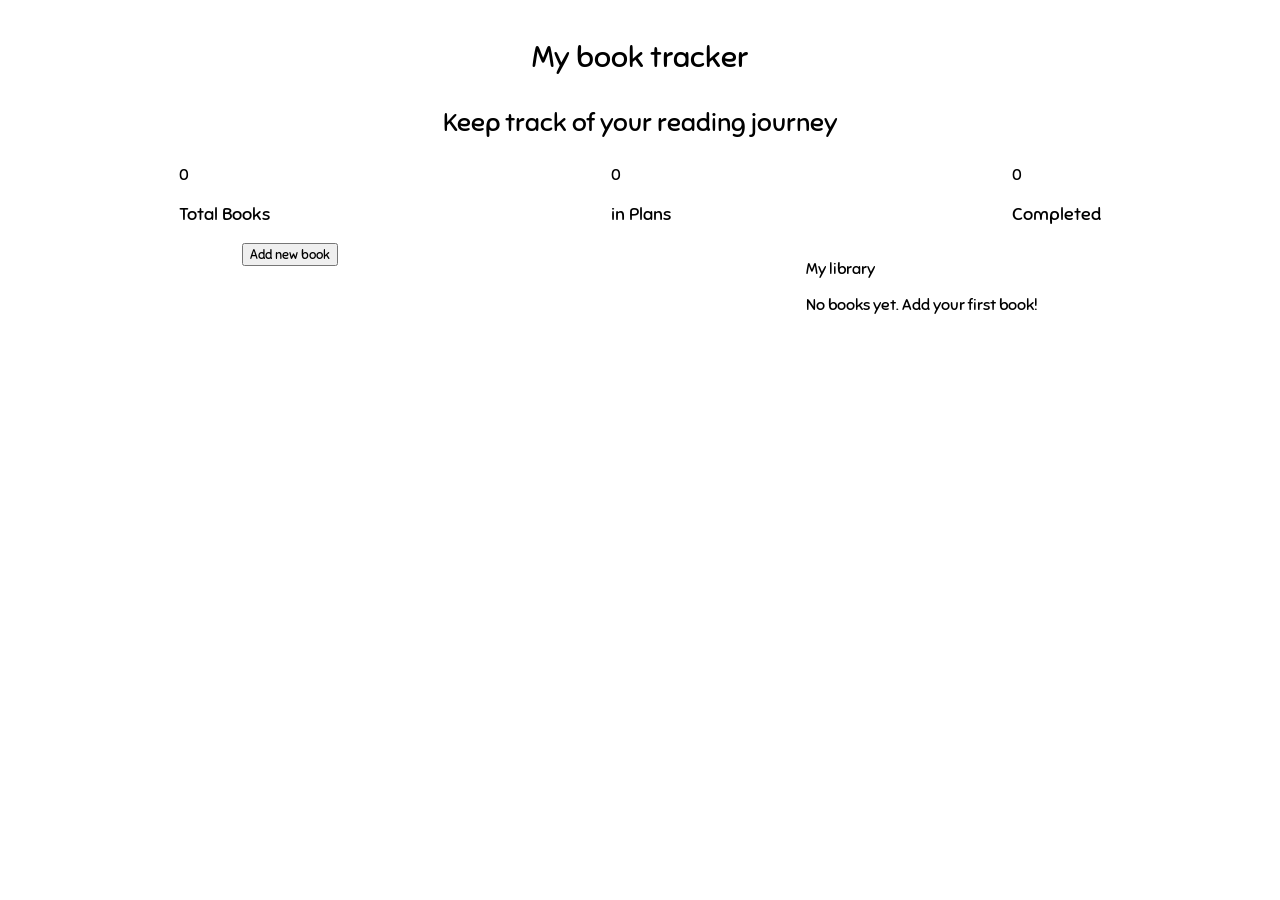
==== index.html @ a37445ec "Added currently reading" ====
<!DOCTYPE html>
<html lang="en">
<head>
    <meta charset="UTF-8">
    <meta name="viewport" content="width=device-width, initial-scale=1.0">
    <title>Трекер чтения книг</title>
    <link rel="stylesheet" href="style.css">
</head>
<body>
    <header id="main-header">
        <div id="heading">
            <p class="displayXL">My book tracker<p>
            <p class="displayL">Keep track of your reading journey</p>
        </div>
    </header>
    <main>
        <!-- currently reading -->
        <section id="progress-check">
            <div id="read-block" style="display: none;">
                <p class="displayM">Currently reading</p>
                <div id="read-books-cards"></div>
            </div>
        </section>
        <!-- total/progress/complete count-->
        <section id="stats-number">
            <div>
                <div id="total-count">0</div>
                <p class="paragraphM">Total Books</p>
            </div>
            <div>
                <div id="plans-count">0</div>
                <p class="paragraphM">in Plans</p>
            </div>
            <div>
                <div id="complete-count">0</div>
                <p class="paragraphM">Completed</p>
            </div>
        </section>
        <!-- library with all books
        add filter on all/read/finished -->
        <section id="main-page">
            <div id="inputBook">
                <button id="showFormBtn">Add new book</button>
                <div id="input-form" style="display: none;">
                    <div class="column">
                        <label for="bookTitle" class="paragraphXS">Book Title</label>
                        <input type="text" id="titleBook" placeholder="Enter book title">
                    </div>
                    <div class="column">
                        <label for="bookAuthor" class="paragraphXS">Author</label>
                        <input type="text" id="bookAuthor" placeholder="Enter author name">
                    </div>
                    <div class="column">
                        <label for="pagesCount" class="paragraphXS">Total pages</label>
                        <input type="number" id="pagesCount">
                    </div>
                    <div class="row">
                        <label for="bookStatus" class="paragraphXS">Status</label>
                        <select id="bookStatus">
                            <option value="plans">in Plans</option>
                            <option value="completed">Completed</option>
                        </select>
                    </div>
                    <div class="row">
                        <button id="saveBookBtn">Add book</button>
                        <button id="cancelAddBook">Cancel</button>
                    </div>
                </div>
            </div>
            <div id="library-total">
                <p>My library</p>
                <div id="total-books"></div>
            </div>
        </section>
        <!-- statistics -->
        <section>
        </section>
    </main>
    <script src="data.js"></script>
    <script src="app.js"></script>
</body>
</html>
---- style.css ----
@import url('https://fonts.googleapis.com/css2?family=Sniglet:wght@400;800&display=swap');

* {
    font-family: "Sniglet", system-ui;
}
/* fonts */
.displayXL {
    font-size: 30px;
}
.displayL {
    font-size: 26px;
}
.displayM{
    font-size: 20px;
}
.paragraphM{
    font-size: 18px;
}
.paragraphS{
    font-size: 16px;
}
.paragraphXS{
    font-size: 12px;;
}

#main-header{
    display: flex;
    justify-content: center;
    text-align: center;
}

#stats-number{
    display: flex;
    justify-content: space-around;
    align-items: center;
}

.column{
    display: flex;
    flex-direction: column;
}

.row{
    display: flex;
    flex-direction: row;
}

#input-form{
    align-items: flex-start;
    flex-direction: column;
}

#pagesCount {
    width: 64px;
}

#main-page {
    display: flex;
    justify-content: space-around;
}
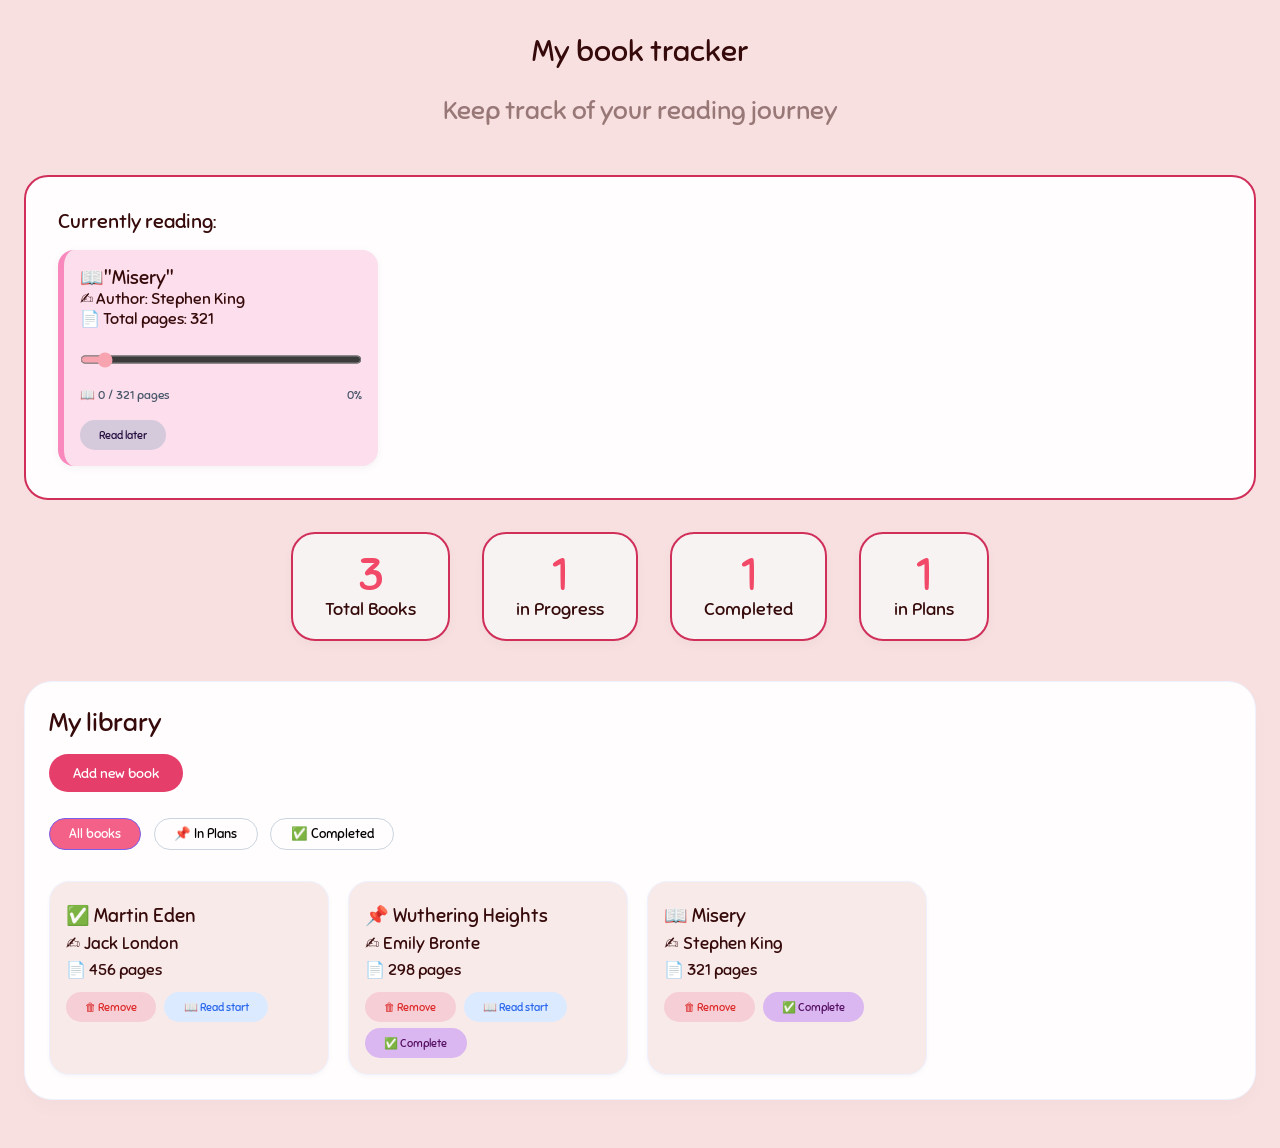
==== commit a35f5cd3: "Added changes" ====
--- a/index.html
+++ b/index.html
@@ -16,8 +16,8 @@
     <main>
         <!-- currently reading -->
         <section id="progress-check">
-            <div id="read-block" style="display: none;">
-                <p class="displayM">Currently reading</p>
+            <div id="read-block">
+                <p class="displayM">Currently reading:</p>
                 <div id="read-books-cards"></div>
             </div>
         </section>
@@ -28,55 +28,86 @@
                 <p class="paragraphM">Total Books</p>
             </div>
             <div>
-                <div id="plans-count">0</div>
-                <p class="paragraphM">in Plans</p>
+                <div id="progress-count">0</div>
+                <p class="paragraphM">in Progress</p>
             </div>
             <div>
                 <div id="complete-count">0</div>
                 <p class="paragraphM">Completed</p>
             </div>
+            <div>
+                <div id="plans-count">0</div>
+                <p class="paragraphM">in Plans</p>
+            </div>
         </section>
         <!-- library with all books
         add filter on all/read/finished -->
         <section id="main-page">
-            <div id="inputBook">
-                <button id="showFormBtn">Add new book</button>
-                <div id="input-form" style="display: none;">
-                    <div class="column">
-                        <label for="bookTitle" class="paragraphXS">Book Title</label>
-                        <input type="text" id="titleBook" placeholder="Enter book title">
-                    </div>
-                    <div class="column">
-                        <label for="bookAuthor" class="paragraphXS">Author</label>
-                        <input type="text" id="bookAuthor" placeholder="Enter author name">
-                    </div>
-                    <div class="column">
-                        <label for="pagesCount" class="paragraphXS">Total pages</label>
-                        <input type="number" id="pagesCount">
-                    </div>
-                    <div class="row">
-                        <label for="bookStatus" class="paragraphXS">Status</label>
+            <div id="library">
+                <p class="displayL">My library</p>
+                <div id="input-block">
+                    <button id="showFormBtn">Add new book</button>
+                    <div id="input-form" style="display: none;">
+                        <label for="bookTitle">Book Title</label>
+                        <input type="text" id="titleBook" placeholder="Enter book title" onkeydown="
+                        checkIfInputRight()">
+                        <label for="bookAuthor">Author</label>
+                        <input type="text" id="bookAuthor" placeholder="Enter author name" onkeydown="
+                        checkIfInputRight()">
+                        <label for="pagesCount">Total pages</label>
+                        <input type="number" id="pagesCount" step="1" min="0" placeholder="Enter total pages" onkeydown="
+                        checkIfInputRight()">
+                        <label for="bookStatus">Status</label>
                         <select id="bookStatus">
                             <option value="plans">in Plans</option>
+                            <option value="reading">Currently Reading</option>
                             <option value="completed">Completed</option>
                         </select>
-                    </div>
-                    <div class="row">
-                        <button id="saveBookBtn">Add book</button>
-                        <button id="cancelAddBook">Cancel</button>
+                        <div class="row">
+                            <button id="saveBookBtn">Add book</button>
+                            <button id="cancelAddBook">Cancel</button>
+                        </div>
                     </div>
                 </div>
-            </div>
-            <div id="library-total">
-                <p>My library</p>
+                <!-- ДОБАВЛЕНО: фильтры для библиотеки -->
+                <div class="filter-bar">
+                    <button data-filter="all" class="filter-btn active">All books</button>
+                    <button data-filter="plans" class="filter-btn">📌 In Plans</button>
+                    <button data-filter="completed" class="filter-btn">✅ Completed</button>
+                </div>
                 <div id="total-books"></div>
             </div>
-        </section>
+        </section>      
         <!-- statistics -->
         <section>
         </section>
     </main>
+    <!-- modal window for rating the completed book -->
+    <div id="ratingModal" class="modal-overlay-rating" style="display: none;">
+        <div class="rating-modal-content">
+            <p class="displayM"`>🎉You finished reading:</p>
+            <p id="finishedBookTitle" class="paragraphM"></p>
+            <label>⭐ Your rating (1–5):</label>
+            <div class="star-rating" id="starRatingWidget">
+                <span data-rating="1">★</span><span data-rating="2">★</span><span data-rating="3">★</span><span data-rating="4">★</span><span data-rating="5">★</span>
+            </div>
+            <label>💬 Your review:</label>
+            <textarea id="book-review" rows="3" placeholder="What did you think about this book?"></textarea>
+            <button id="submit-rating-btn">Submit</button>
+        </div>
+    </div>
+    <!-- modal window for reading your review-->
+    <div id="reviewModal" class="modal-overlay-review" style="display: none;">
+        <div class="review-modal-content">
+            <p class="displayM">📝 Book review</p>
+            <p id="reviewFullText" style="margin: 12px 0; line-height:1.4;"></p>
+            <hr>
+            <button id="closeReviewBtn" class="close-review">Close</button>
+            <button id="editReviewBtn" class="close-review">Edit review</button>
+        </div>
+    </div>
     <script src="data.js"></script>
     <script src="app.js"></script>
 </body>
 </html>
+
--- a/style.css
+++ b/style.css
@@ -2,6 +2,9 @@
 
 * {
     font-family: "Sniglet", system-ui;
+    margin: 0;
+    padding: 0;
+    box-sizing: border-box;
 }
 /* fonts */
 .displayXL {
@@ -22,39 +25,326 @@
 .paragraphXS{
     font-size: 12px;;
 }
-
-#main-header{
-    display: flex;
+body {
+    background: #f8e0e0;
+    color: #360a0a;
+    padding: 2rem 1.5rem 3rem;
+}
+
+/* header */
+#main-header {
+    margin-bottom: 2rem;
+    padding-bottom: 1rem;
+}
+
+#heading {
+    display: flex;
+    align-items: center;
+    flex-direction: column;
+    gap: 12px;
+}
+
+#heading .displayL {
+    color: #360a0a7d;
+}
+
+/* stats секция */
+#stats-number {
+    display: flex;
+    gap: 2rem;
     justify-content: center;
+    margin: 2rem 0 2.5rem;
+    flex-wrap: wrap;
+}
+
+#stats-number > div {
+    background: rgb(247, 243, 243);
+    border-radius: 1.5rem;
+    padding: 1.2rem 2rem;
     text-align: center;
-}
-
-#stats-number{
-    display: flex;
-    justify-content: space-around;
+    min-width: 130px;
+    box-shadow: 0 4px 12px rgba(0,0,0,0.03);
+    border: 2px solid #d02f5a;
+}
+
+#stats-number div div {
+    font-size: 2.8rem;
+    color: #f14967;
+    line-height: 1;
+}
+
+/* currently reading блок */
+#progress-check {
+    margin-bottom: 2rem;
+}
+
+#read-block {
+    background: rgb(255, 253, 253);
+    border-radius: 1.5rem;
+    padding: 2rem;
+    border: 2px solid #d02f5a;
+}
+
+#read-block .displayM{
+    margin-bottom: 16px;
+}
+
+#read-books-cards {
+    display: flex;
+    flex-wrap: wrap;
+    gap: 1rem;
+}
+
+.progress-book-card {
+    background: #fcdeec;
+    border-left: 6px solid #f989bd;
+    padding: 1rem;
+    border-radius: 1rem;
+    width: 320px;
+    box-shadow: 0 2px 8px rgba(0,0,0,0.05);
+}
+
+/* прогресс-бар */
+.progress-container {
+    margin: 12px 0;
+}
+.progress-slider {
+    width: 100%;
+    cursor: pointer;
+    accent-color: #f8a3b0;
+}
+.progress-stats {
+    display: flex;
+    justify-content: space-between;
+    font-size: 0.75rem;
+    margin-top: 5px;
+    color: #475569;
+}
+
+/* библиотека */
+#main-page {
+    background: rgb(255, 253, 253);
+    border-radius: 1.75rem;
+    padding: 1.5rem;
+    box-shadow: 0 8px 20px rgba(0,0,0,0.02);
+    border: 1px solid #eef2ff;
+}
+
+#library {
+    display: flex;
+    flex-direction: column;
+    gap: 15px;
+}
+
+#library-total > p:first-child {
+    font-size: 1.6rem;
+    margin-bottom: 1.2rem;
+    color: #0f172a;
+}
+
+#showFormBtn {
+    background: #e53e6b;
+    border: none;
+    color: white;
+    padding: 0.6rem 1.5rem;
+    border-radius: 3rem;
+    font-size: 0.9rem;
+    cursor: pointer;
+    margin-bottom: 0.7rem;
+}
+#showFormBtn:hover { background: #f46188; }
+
+#input-form {
+    background: #f8fafc;
+    border-radius: 1.5rem;
+    padding: 1.2rem 1.5rem;
+    margin-top: 0.8rem;
+    border: 1px solid #e2e8f0;
+    display: flex;
+    flex-direction: column;
+    gap: 1rem;
+}
+.column { display: flex; flex-direction: column; gap: 0.3rem; }
+.row { display: flex; gap: 1rem; flex-wrap: wrap; }
+label { font-size: 0.75rem; color: #4b5563; }
+input, select {
+    padding: 0.6rem 1rem;
+    border-radius: 1rem;
+    border: 1px solid #cbd5e1;
+    background: white;
+    font-size: 0.9rem;
+}
+button {
+    background: #eef2ff;
+    border: none;
+    padding: 0.5rem 1.2rem;
+    border-radius: 2rem;
+    cursor: pointer;
+}
+#saveBookBtn { background: #e53e6b; color: white; }
+#saveBookBtn:hover { background: #f46188; }
+#cancelAddBook { background: #e2e8f0; }
+#cancelAddBook:hover { background: #d6dbe2; }
+
+/* фильтры */
+.filter-bar {
+    display: flex;
+    gap: 0.8rem;
+    flex-wrap: wrap;
+}
+.filter-btn {
+    background: transparent;
+    border: 1px solid #cbd5e1;
+    border-radius: 2rem;
+    padding: 0.4rem 1.2rem;
+    cursor: pointer;
+    transition: 0.1s;
+}
+.filter-btn.active {
+    transition: 0.3s;
+    background: #f46188;
+    border-color: #785eea;
+    color: white;
+}
+
+/* карточки книг в библиотеке */
+#total-books {
+    display: flex;
+    flex-wrap: wrap;
+    gap: 1.2rem;
+    margin-top: 1rem;
+}
+.book-card {
+    background: #f9eaea;
+    border-radius: 1.25rem;
+    padding: 1rem;
+    width: 280px;
+    border: 1px solid #eef2ff;
+    position: relative;
+    box-shadow: 0 2px 5px rgba(0,0,0,0.03);
+}
+.book-card p {
+    margin: 6px 0;
+    font-size: 1rem;
+}
+.rating-stars {
+    color: #fbbf24;
+    font-size: 1rem;
+    letter-spacing: 2px;
+    margin: 8px 0;
+}
+.rating-stars span { color: #fbbf24; }
+.rating-stars .empty { color: #d1d5db; }
+.review-btn {
+    background: #e0e7ff;
+    font-size: 0.7rem;
+    padding: 4px 10px;
+    margin-top: 6px;
+    cursor: pointer;
+}
+.remove-btn, .read-start-btn, .complete-btn, .back-to-plans{
+    margin-top: 6px;
+    margin-right: 5px;
+    font-size: 0.7rem;
+}
+.remove-btn { background: #e53e6b27; color: #dc2626; }
+.read-start-btn { background: #dbeafe; color: #2563eb; }
+.complete-btn { background: #dab7f0; color: #520b5f; }
+.back-to-plans { background: #d5c9dc; color: rgb(32, 9, 59);}
+/* затемнённое модальное окно для оценки книги */
+.modal-overlay-rating {
+    position: fixed;
+    top: 0;
+    left: 0;
+    width: 100%;
+    height: 100%;
+    background: rgba(0, 0, 0, 0.7);
+    backdrop-filter: blur(4px);
+    display: flex;
     align-items: center;
-}
-
-.column{
-    display: flex;
-    flex-direction: column;
-}
-
-.row{
-    display: flex;
-    flex-direction: row;
-}
-
-#input-form{
-    align-items: flex-start;
-    flex-direction: column;
-}
-
-#pagesCount {
-    width: 64px;
-}
-
-#main-page {
-    display: flex;
-    justify-content: space-around;
+    justify-content: center;
+    z-index: 1000;
+}
+.rating-modal-content {
+    background: white;
+    border-radius: 2rem;
+    padding: 2rem;
+    width: 90%;
+    max-width: 450px;
+    box-shadow: 0 20px 35px rgba(0,0,0,0.3);
+    animation: fadeInUp 0.2s ease;
+}
+@keyframes fadeInUp {
+    from { opacity: 0; transform: translateY(20px);}
+    to { opacity: 1; transform: translateY(0);}
+}
+.rating-modal-content p {
+    margin-bottom: 12px;
+    color: #0f172a;
+}
+.rating-modal-content textarea {
+    width: 100%;
+    padding: 10px;
+    border-radius: 1rem;
+    border: 1px solid #cbd5e1;
+    margin: 10px 0;
+    font-family: inherit;
+    resize: vertical;
+}
+.star-rating {
+    display: flex;
+    gap: 8px;
+    font-size: 2rem;
+    justify-content: center;
+    margin: 15px 0;
+}
+.star-rating span {
+    cursor: pointer;
+    color: #d1d5db;
+    transition: 0.1s;
+}
+.star-rating span.active, .star-rating span:hover {
+    color: #fbbf24;
+}
+#submitRatingBtn {
+    background: #8b5cf6;
+    color: white;
+    width: 100%;
+    padding: 10px;
+    font-size: 1rem;
+    border-radius: 3rem;
+}
+
+/* модальное окно для просмотра полного отзыва */
+.modal-overlay-review {
+    position: fixed;
+    top: 0;
+    left: 0;
+    width: 100%;
+    height: 100%;
+    background: rgba(0, 0, 0, 0.7);
+    backdrop-filter: blur(4px);
+    display: flex;
+    align-items: center;
+    justify-content: center;
+    z-index: 1001;
+}
+.review-modal-content {
+    background: white;
+    border-radius: 1.5rem;
+    padding: 1.8rem;
+    max-width: 400px;
+    width: 90%;
+    animation: fadeInUp 0.2s ease;
+}
+.close-review {
+    margin-top: 15px;
+    background: #e2e8f0;
+}
+hr { margin: 12px 0; }
+small { color: #6c757d; }
+
+.error {
+    border: 2px solid red;
+    background-color: #ffeeee;
 }
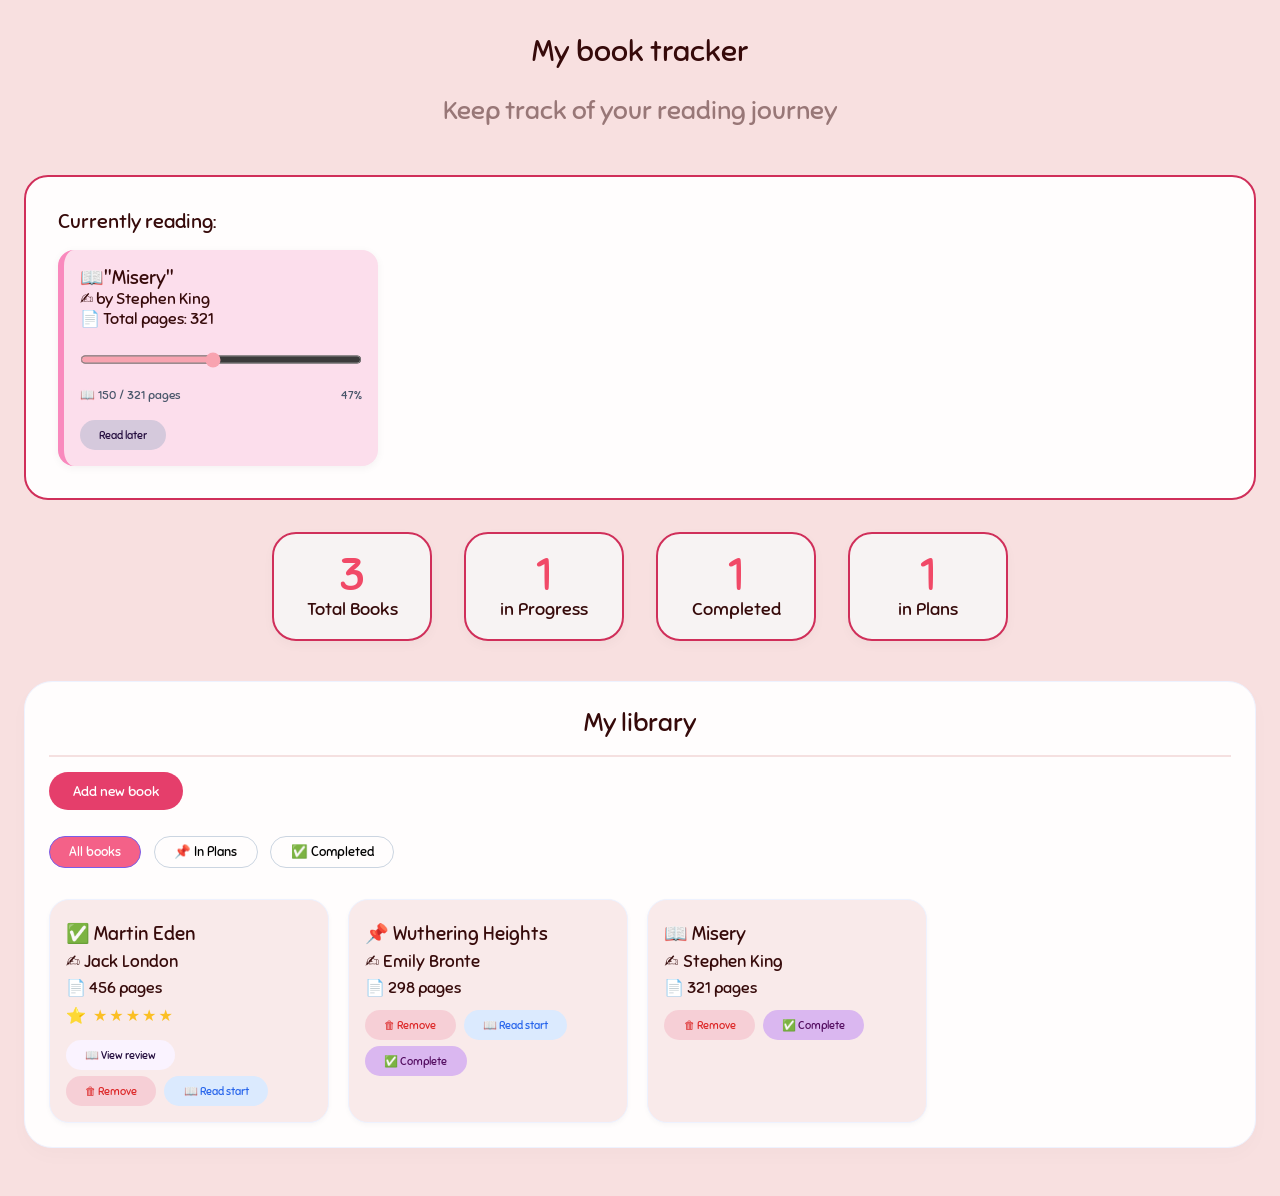
==== commit 92ab045a: "again" ====
--- a/index.html
+++ b/index.html
@@ -44,7 +44,9 @@
         add filter on all/read/finished -->
         <section id="main-page">
             <div id="library">
-                <p class="displayL">My library</p>
+                <div class="header-Library">
+                    <p class="displayL">My library</p>
+                </div>
                 <div id="input-block">
                     <button id="showFormBtn">Add new book</button>
                     <div id="input-form" style="display: none;">
--- a/style.css
+++ b/style.css
@@ -47,7 +47,9 @@
 #heading .displayL {
     color: #360a0a7d;
 }
-
+#heading p {
+    text-align: center;
+}
 /* stats секция */
 #stats-number {
     display: flex;
@@ -62,7 +64,7 @@
     border-radius: 1.5rem;
     padding: 1.2rem 2rem;
     text-align: center;
-    min-width: 130px;
+    width: 160px;
     box-shadow: 0 4px 12px rgba(0,0,0,0.03);
     border: 2px solid #d02f5a;
 }
@@ -140,6 +142,13 @@
     font-size: 1.6rem;
     margin-bottom: 1.2rem;
     color: #0f172a;
+}
+
+.header-Library{
+   display: flex;
+   justify-content: center;
+   padding-bottom: 16px;
+   border-bottom: 2px solid rgb(245, 224, 224);
 }
 
 #showFormBtn {
@@ -235,14 +244,7 @@
 }
 .rating-stars span { color: #fbbf24; }
 .rating-stars .empty { color: #d1d5db; }
-.review-btn {
-    background: #e0e7ff;
-    font-size: 0.7rem;
-    padding: 4px 10px;
-    margin-top: 6px;
-    cursor: pointer;
-}
-.remove-btn, .read-start-btn, .complete-btn, .back-to-plans{
+.remove-btn, .read-start-btn, .complete-btn, .back-to-plans, .add-review-btn, .review-btn{
     margin-top: 6px;
     margin-right: 5px;
     font-size: 0.7rem;
@@ -251,6 +253,7 @@
 .read-start-btn { background: #dbeafe; color: #2563eb; }
 .complete-btn { background: #dab7f0; color: #520b5f; }
 .back-to-plans { background: #d5c9dc; color: rgb(32, 9, 59);}
+.add-review-btn, .review-btn { background: #faf3ff; color: rgb(32, 9, 59); }
 /* затемнённое модальное окно для оценки книги */
 .modal-overlay-rating {
     position: fixed;
@@ -347,4 +350,21 @@
 .error {
     border: 2px solid red;
     background-color: #ffeeee;
+}
+
+@media (max-width: 480px) {
+    #stats-number {
+        gap: 1.7rem;
+        text-align: center;
+    }
+    #stats-number > div {
+        padding: 1rem ;
+        width: 120px;
+    }
+    #stats-number div div {
+        font-size: 1.5rem;
+    }
+    #stats-number div p {
+        font-size: 16px;
+    }
 }
